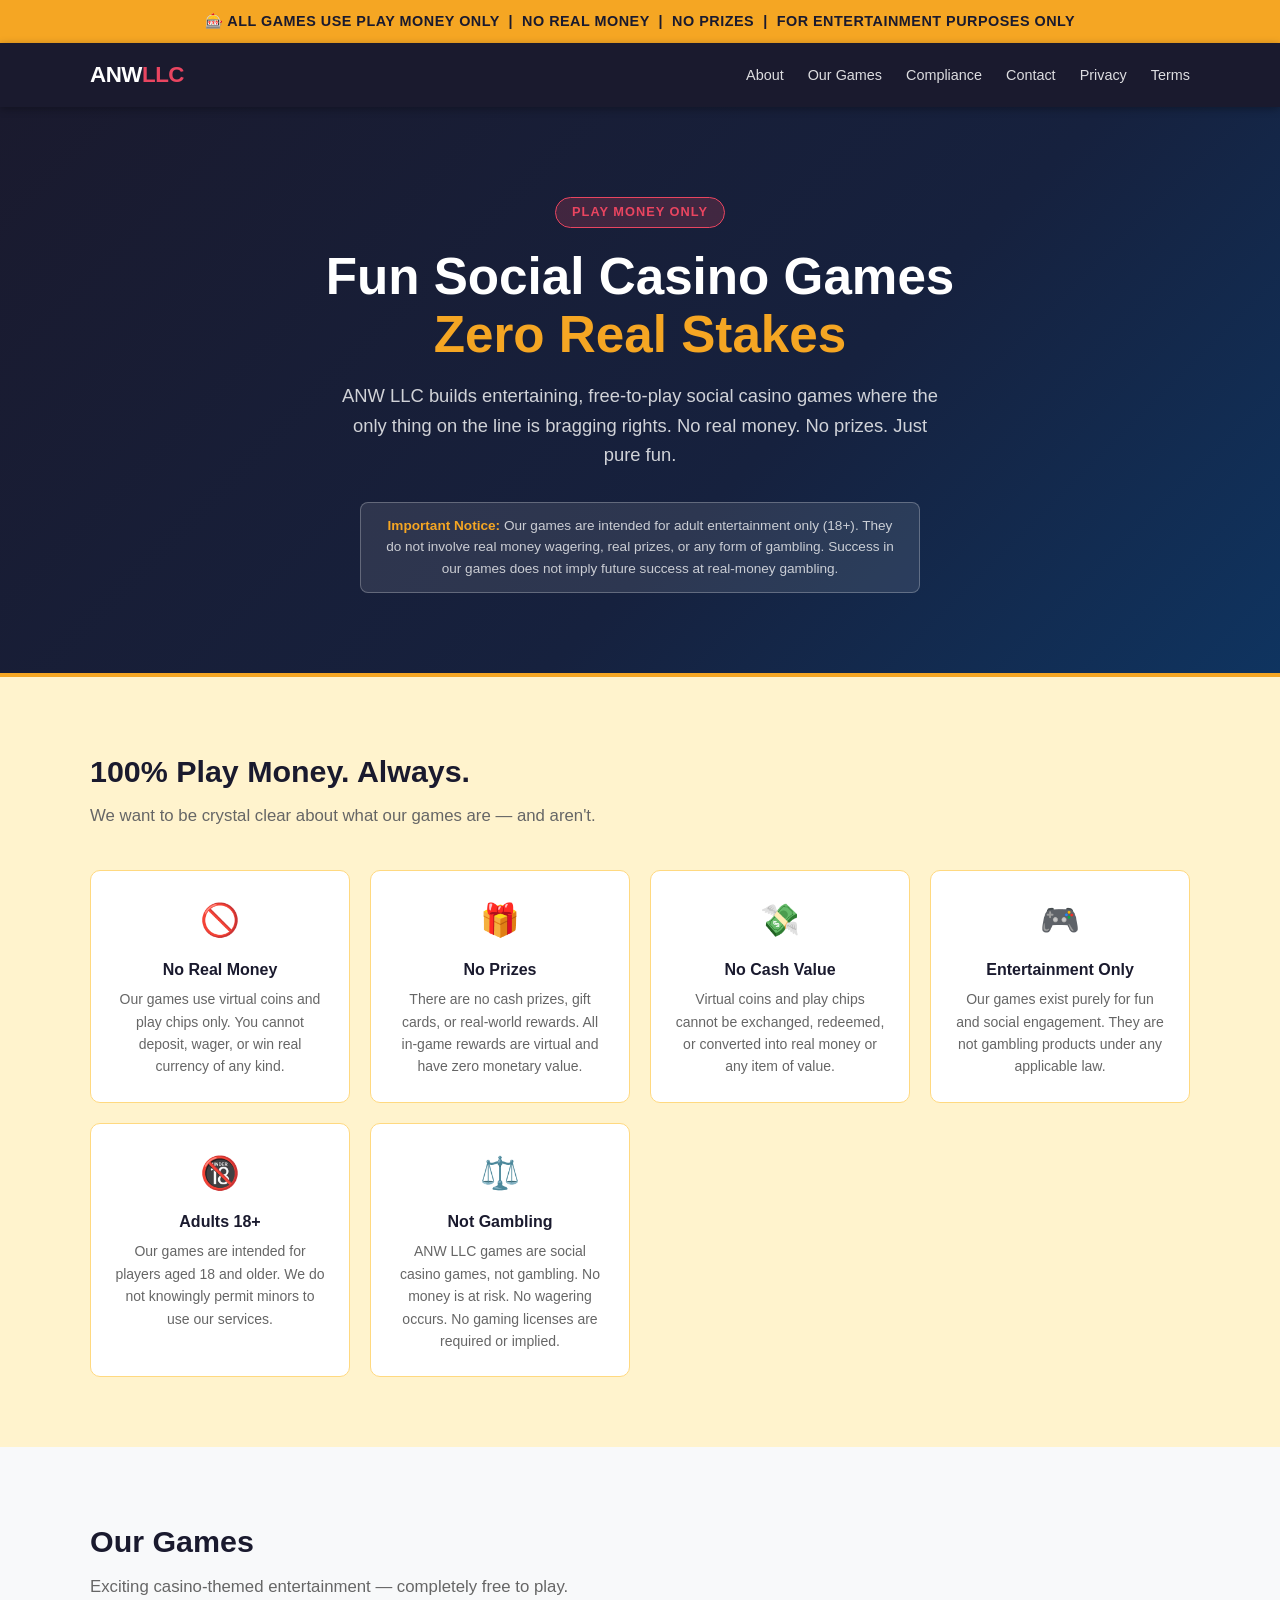
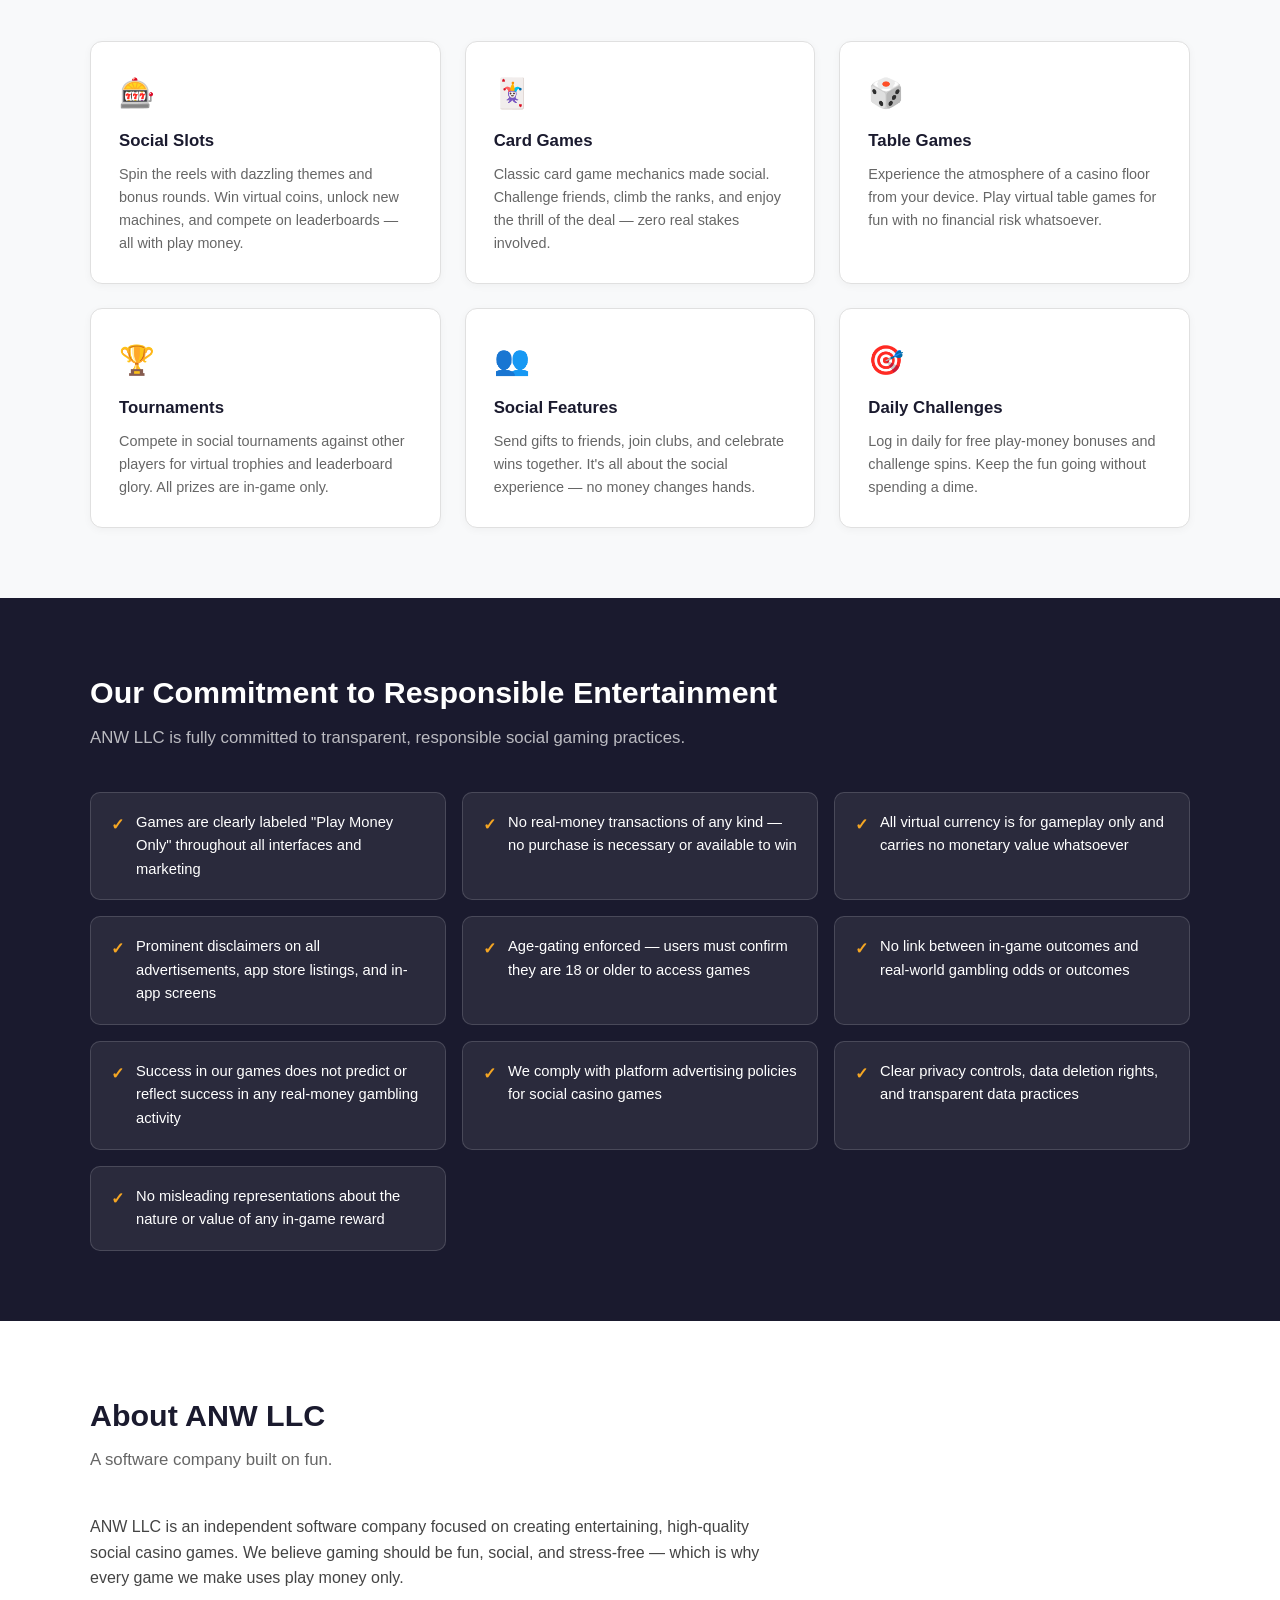
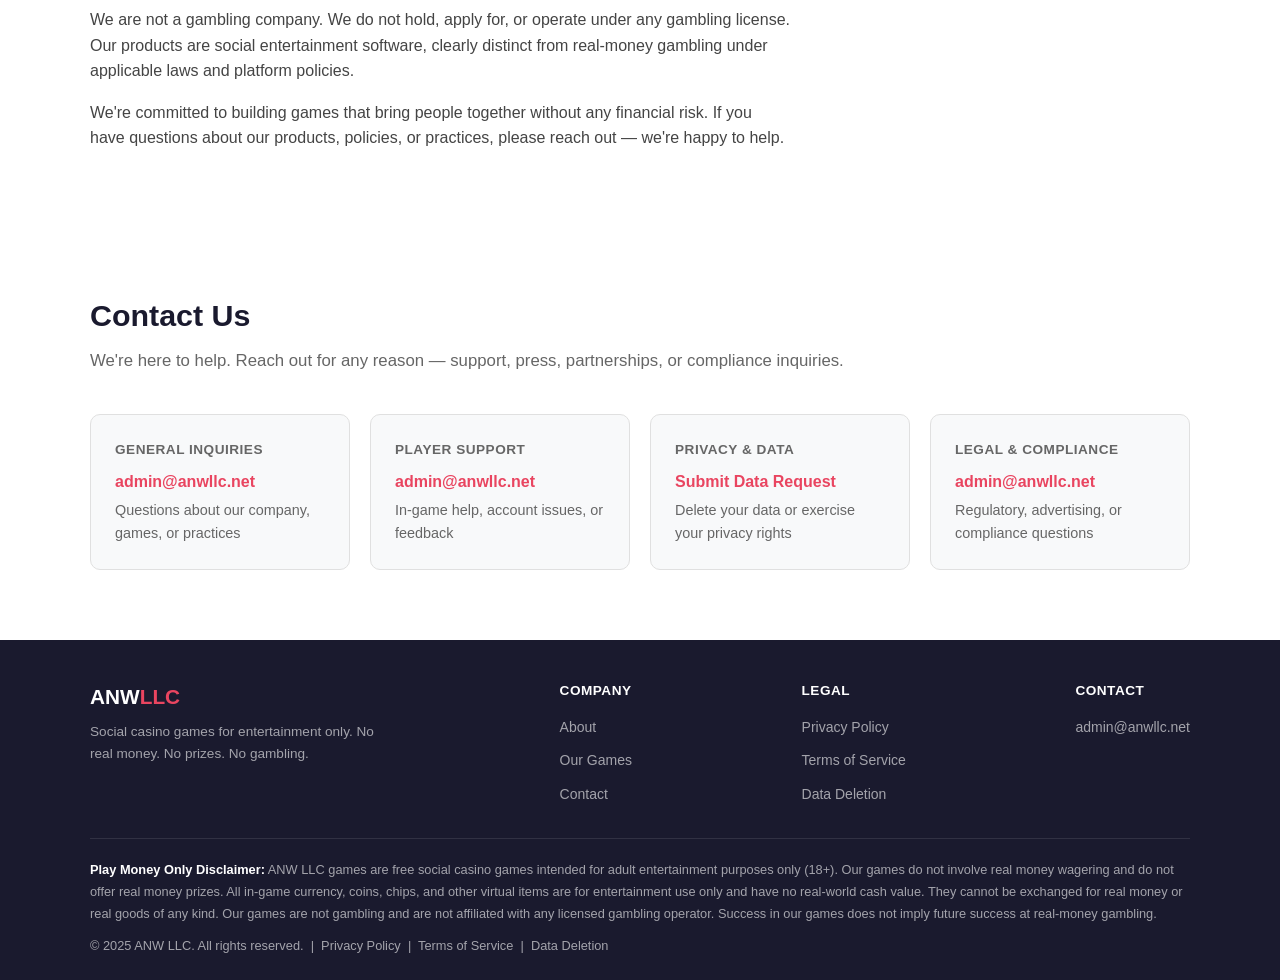
==== index.html @ 9333d985 "Initial website: ANW LLC social casino games site - Home page with play money disclaimers, game feat" ====
<!DOCTYPE html>
<html lang="en">
<head>
  <meta charset="UTF-8" />
  <meta name="viewport" content="width=device-width, initial-scale=1.0" />
  <title>ANW LLC — Social Casino Games for Fun</title>
  <meta name="description" content="ANW LLC makes fun, free social casino-style games. Play money only — no real gambling, no prizes, no cash value. Entertainment for adults 18+." />
  <link rel="stylesheet" href="styles.css" />
</head>
<body>

<div class="play-money-bar">
  🎰 ALL GAMES USE PLAY MONEY ONLY &nbsp;|&nbsp; NO REAL MONEY &nbsp;|&nbsp; NO PRIZES &nbsp;|&nbsp; FOR ENTERTAINMENT PURPOSES ONLY
</div>

<nav>
  <div class="nav-inner">
    <a href="index.html" class="nav-logo">ANW<span>LLC</span></a>
    <ul class="nav-links">
      <li><a href="#about">About</a></li>
      <li><a href="#games">Our Games</a></li>
      <li><a href="#compliance">Compliance</a></li>
      <li><a href="#contact">Contact</a></li>
      <li><a href="privacy-policy.html">Privacy</a></li>
      <li><a href="terms.html">Terms</a></li>
    </ul>
  </div>
</nav>

<!-- HERO -->
<section class="hero">
  <div class="hero-inner">
    <div class="hero-badge">Play Money Only</div>
    <h1>Fun Social Casino Games<br /><em>Zero Real Stakes</em></h1>
    <p>ANW LLC builds entertaining, free-to-play social casino games where the only thing on the line is bragging rights. No real money. No prizes. Just pure fun.</p>
    <div class="hero-disclaimer">
      <strong>Important Notice:</strong> Our games are intended for adult entertainment only (18+). They do not involve real money wagering, real prizes, or any form of gambling. Success in our games does not imply future success at real-money gambling.
    </div>
  </div>
</section>

<!-- PLAY MONEY DISCLAIMER CARDS -->
<section class="disclaimer-section" id="about">
  <div class="section-inner">
    <h2 class="section-title">100% Play Money. Always.</h2>
    <p class="section-sub">We want to be crystal clear about what our games are — and aren't.</p>
    <div class="disclaimer-grid">
      <div class="disclaimer-card">
        <div class="disclaimer-icon">🚫</div>
        <h3>No Real Money</h3>
        <p>Our games use virtual coins and play chips only. You cannot deposit, wager, or win real currency of any kind.</p>
      </div>
      <div class="disclaimer-card">
        <div class="disclaimer-icon">🎁</div>
        <h3>No Prizes</h3>
        <p>There are no cash prizes, gift cards, or real-world rewards. All in-game rewards are virtual and have zero monetary value.</p>
      </div>
      <div class="disclaimer-card">
        <div class="disclaimer-icon">💸</div>
        <h3>No Cash Value</h3>
        <p>Virtual coins and play chips cannot be exchanged, redeemed, or converted into real money or any item of value.</p>
      </div>
      <div class="disclaimer-card">
        <div class="disclaimer-icon">🎮</div>
        <h3>Entertainment Only</h3>
        <p>Our games exist purely for fun and social engagement. They are not gambling products under any applicable law.</p>
      </div>
      <div class="disclaimer-card">
        <div class="disclaimer-icon">🔞</div>
        <h3>Adults 18+</h3>
        <p>Our games are intended for players aged 18 and older. We do not knowingly permit minors to use our services.</p>
      </div>
      <div class="disclaimer-card">
        <div class="disclaimer-icon">⚖️</div>
        <h3>Not Gambling</h3>
        <p>ANW LLC games are social casino games, not gambling. No money is at risk. No wagering occurs. No gaming licenses are required or implied.</p>
      </div>
    </div>
  </div>
</section>

<!-- OUR GAMES -->
<section class="features-section" id="games">
  <div class="section-inner">
    <h2 class="section-title">Our Games</h2>
    <p class="section-sub">Exciting casino-themed entertainment — completely free to play.</p>
    <div class="features-grid">
      <div class="feature-card">
        <div class="feature-icon">🎰</div>
        <h3>Social Slots</h3>
        <p>Spin the reels with dazzling themes and bonus rounds. Win virtual coins, unlock new machines, and compete on leaderboards — all with play money.</p>
      </div>
      <div class="feature-card">
        <div class="feature-icon">🃏</div>
        <h3>Card Games</h3>
        <p>Classic card game mechanics made social. Challenge friends, climb the ranks, and enjoy the thrill of the deal — zero real stakes involved.</p>
      </div>
      <div class="feature-card">
        <div class="feature-icon">🎲</div>
        <h3>Table Games</h3>
        <p>Experience the atmosphere of a casino floor from your device. Play virtual table games for fun with no financial risk whatsoever.</p>
      </div>
      <div class="feature-card">
        <div class="feature-icon">🏆</div>
        <h3>Tournaments</h3>
        <p>Compete in social tournaments against other players for virtual trophies and leaderboard glory. All prizes are in-game only.</p>
      </div>
      <div class="feature-card">
        <div class="feature-icon">👥</div>
        <h3>Social Features</h3>
        <p>Send gifts to friends, join clubs, and celebrate wins together. It's all about the social experience — no money changes hands.</p>
      </div>
      <div class="feature-card">
        <div class="feature-icon">🎯</div>
        <h3>Daily Challenges</h3>
        <p>Log in daily for free play-money bonuses and challenge spins. Keep the fun going without spending a dime.</p>
      </div>
    </div>
  </div>
</section>

<!-- ADVERTISING COMPLIANCE -->
<section class="compliance-section" id="compliance">
  <div class="section-inner">
    <h2 class="section-title">Our Commitment to Responsible Entertainment</h2>
    <p class="section-sub">ANW LLC is fully committed to transparent, responsible social gaming practices.</p>
    <ul class="compliance-list">
      <li>Games are clearly labeled "Play Money Only" throughout all interfaces and marketing</li>
      <li>No real-money transactions of any kind — no purchase is necessary or available to win</li>
      <li>All virtual currency is for gameplay only and carries no monetary value whatsoever</li>
      <li>Prominent disclaimers on all advertisements, app store listings, and in-app screens</li>
      <li>Age-gating enforced — users must confirm they are 18 or older to access games</li>
      <li>No link between in-game outcomes and real-world gambling odds or outcomes</li>
      <li>Success in our games does not predict or reflect success in any real-money gambling activity</li>
      <li>We comply with platform advertising policies for social casino games</li>
      <li>Clear privacy controls, data deletion rights, and transparent data practices</li>
      <li>No misleading representations about the nature or value of any in-game reward</li>
    </ul>
  </div>
</section>

<!-- ABOUT THE COMPANY -->
<section style="background:#fff; padding: 70px 24px;">
  <div class="section-inner">
    <h2 class="section-title">About ANW LLC</h2>
    <p class="section-sub">A software company built on fun.</p>
    <div style="max-width:700px;">
      <p style="font-size:1rem; color:#444; margin-bottom:16px;">ANW LLC is an independent software company focused on creating entertaining, high-quality social casino games. We believe gaming should be fun, social, and stress-free — which is why every game we make uses play money only.</p>
      <p style="font-size:1rem; color:#444; margin-bottom:16px;">We are not a gambling company. We do not hold, apply for, or operate under any gambling license. Our products are social entertainment software, clearly distinct from real-money gambling under applicable laws and platform policies.</p>
      <p style="font-size:1rem; color:#444;">We're committed to building games that bring people together without any financial risk. If you have questions about our products, policies, or practices, please reach out — we're happy to help.</p>
    </div>
  </div>
</section>

<!-- CONTACT -->
<section class="contact-section" id="contact">
  <div class="section-inner">
    <h2 class="section-title">Contact Us</h2>
    <p class="section-sub">We're here to help. Reach out for any reason — support, press, partnerships, or compliance inquiries.</p>
    <div class="contact-grid">
      <div class="contact-card">
        <h3>General Inquiries</h3>
        <a href="mailto:admin@anwllc.net">admin@anwllc.net</a>
        <p>Questions about our company, games, or practices</p>
      </div>
      <div class="contact-card">
        <h3>Player Support</h3>
        <a href="mailto:admin@anwllc.net">admin@anwllc.net</a>
        <p>In-game help, account issues, or feedback</p>
      </div>
      <div class="contact-card">
        <h3>Privacy &amp; Data</h3>
        <a href="data-deletion.html">Submit Data Request</a>
        <p>Delete your data or exercise your privacy rights</p>
      </div>
      <div class="contact-card">
        <h3>Legal &amp; Compliance</h3>
        <a href="mailto:admin@anwllc.net">admin@anwllc.net</a>
        <p>Regulatory, advertising, or compliance questions</p>
      </div>
    </div>
  </div>
</section>

<!-- FOOTER -->
<footer>
  <div class="footer-inner">
    <div class="footer-top">
      <div class="footer-brand">
        <h2>ANW<span>LLC</span></h2>
        <p>Social casino games for entertainment only. No real money. No prizes. No gambling.</p>
      </div>
      <div class="footer-links">
        <h4>Company</h4>
        <ul>
          <li><a href="#about">About</a></li>
          <li><a href="#games">Our Games</a></li>
          <li><a href="#contact">Contact</a></li>
        </ul>
      </div>
      <div class="footer-links">
        <h4>Legal</h4>
        <ul>
          <li><a href="privacy-policy.html">Privacy Policy</a></li>
          <li><a href="terms.html">Terms of Service</a></li>
          <li><a href="data-deletion.html">Data Deletion</a></li>
        </ul>
      </div>
      <div class="footer-links">
        <h4>Contact</h4>
        <ul>
          <li><a href="mailto:admin@anwllc.net">admin@anwllc.net</a></li>
        </ul>
      </div>
    </div>
    <div class="footer-disclaimer">
      <p><strong style="color:#fff;">Play Money Only Disclaimer:</strong> ANW LLC games are free social casino games intended for adult entertainment purposes only (18+). Our games do not involve real money wagering and do not offer real money prizes. All in-game currency, coins, chips, and other virtual items are for entertainment use only and have no real-world cash value. They cannot be exchanged for real money or real goods of any kind. Our games are not gambling and are not affiliated with any licensed gambling operator. Success in our games does not imply future success at real-money gambling.</p>
      <p style="margin-top:10px;">© 2025 ANW LLC. All rights reserved. &nbsp;|&nbsp; <a href="privacy-policy.html" style="color:rgba(255,255,255,0.6);">Privacy Policy</a> &nbsp;|&nbsp; <a href="terms.html" style="color:rgba(255,255,255,0.6);">Terms of Service</a> &nbsp;|&nbsp; <a href="data-deletion.html" style="color:rgba(255,255,255,0.6);">Data Deletion</a></p>
    </div>
  </div>
</footer>

</body>
</html>
---- styles.css ----
:root {
  --primary: #1a1a2e;
  --accent: #e94560;
  --accent2: #f5a623;
  --light: #f8f9fa;
  --text: #333;
  --muted: #666;
  --border: #e0e0e0;
  --card-bg: #fff;
  --max-w: 1100px;
}

* { box-sizing: border-box; margin: 0; padding: 0; }

body {
  font-family: -apple-system, BlinkMacSystemFont, 'Segoe UI', Roboto, sans-serif;
  color: var(--text);
  background: var(--light);
  line-height: 1.6;
}

a { color: var(--accent); text-decoration: none; }
a:hover { text-decoration: underline; }

/* NAV */
nav {
  background: var(--primary);
  padding: 0 24px;
  position: sticky;
  top: 0;
  z-index: 100;
  box-shadow: 0 2px 8px rgba(0,0,0,0.3);
}
.nav-inner {
  max-width: var(--max-w);
  margin: 0 auto;
  display: flex;
  align-items: center;
  justify-content: space-between;
  height: 64px;
}
.nav-logo {
  color: #fff;
  font-size: 1.4rem;
  font-weight: 800;
  letter-spacing: -0.5px;
  text-decoration: none;
}
.nav-logo span { color: var(--accent); }
.nav-links { display: flex; gap: 24px; list-style: none; }
.nav-links a {
  color: rgba(255,255,255,0.85);
  font-size: 0.9rem;
  font-weight: 500;
  transition: color 0.2s;
}
.nav-links a:hover { color: var(--accent2); text-decoration: none; }

/* PLAY MONEY BANNER */
.play-money-bar {
  background: var(--accent2);
  color: #1a1a2e;
  text-align: center;
  padding: 10px 20px;
  font-weight: 700;
  font-size: 0.9rem;
  letter-spacing: 0.5px;
}

/* HERO */
.hero {
  background: linear-gradient(135deg, #1a1a2e 0%, #16213e 60%, #0f3460 100%);
  color: #fff;
  padding: 90px 24px 80px;
  text-align: center;
}
.hero-inner { max-width: 760px; margin: 0 auto; }
.hero-badge {
  display: inline-block;
  background: rgba(233,69,96,0.2);
  border: 1px solid var(--accent);
  color: var(--accent);
  border-radius: 99px;
  padding: 4px 16px;
  font-size: 0.8rem;
  font-weight: 700;
  letter-spacing: 1px;
  text-transform: uppercase;
  margin-bottom: 20px;
}
.hero h1 {
  font-size: clamp(2rem, 5vw, 3.2rem);
  font-weight: 900;
  line-height: 1.15;
  margin-bottom: 16px;
}
.hero h1 em { color: var(--accent2); font-style: normal; }
.hero p {
  font-size: 1.15rem;
  color: rgba(255,255,255,0.8);
  max-width: 600px;
  margin: 0 auto 32px;
}
.hero-disclaimer {
  display: inline-block;
  background: rgba(255,255,255,0.1);
  border: 1px solid rgba(255,255,255,0.25);
  border-radius: 8px;
  padding: 12px 24px;
  font-size: 0.85rem;
  color: rgba(255,255,255,0.75);
  max-width: 560px;
}
.hero-disclaimer strong { color: var(--accent2); }

/* SECTION */
section { padding: 70px 24px; }
.section-inner { max-width: var(--max-w); margin: 0 auto; }
.section-title {
  font-size: 1.9rem;
  font-weight: 800;
  margin-bottom: 8px;
  color: var(--primary);
}
.section-sub {
  color: var(--muted);
  margin-bottom: 40px;
  font-size: 1.05rem;
}

/* DISCLAIMER BLOCK */
.disclaimer-section { background: #fff3cd; border-top: 4px solid var(--accent2); }
.disclaimer-grid {
  display: grid;
  grid-template-columns: repeat(auto-fit, minmax(220px, 1fr));
  gap: 20px;
  margin-top: 24px;
}
.disclaimer-card {
  background: #fff;
  border-radius: 10px;
  padding: 24px;
  border: 1px solid #ffd980;
  text-align: center;
}
.disclaimer-icon { font-size: 2rem; margin-bottom: 10px; }
.disclaimer-card h3 { font-size: 1rem; font-weight: 700; color: var(--primary); margin-bottom: 6px; }
.disclaimer-card p { font-size: 0.875rem; color: var(--muted); }

/* FEATURES */
.features-section { background: var(--light); }
.features-grid {
  display: grid;
  grid-template-columns: repeat(auto-fit, minmax(280px, 1fr));
  gap: 24px;
}
.feature-card {
  background: var(--card-bg);
  border-radius: 12px;
  padding: 28px;
  border: 1px solid var(--border);
  box-shadow: 0 2px 8px rgba(0,0,0,0.04);
}
.feature-icon { font-size: 1.8rem; margin-bottom: 12px; }
.feature-card h3 { font-size: 1.05rem; font-weight: 700; margin-bottom: 8px; color: var(--primary); }
.feature-card p { font-size: 0.9rem; color: var(--muted); }

/* ADVERTISING COMPLIANCE */
.compliance-section { background: var(--primary); color: #fff; }
.compliance-section .section-title { color: #fff; }
.compliance-section .section-sub { color: rgba(255,255,255,0.7); }
.compliance-list {
  list-style: none;
  display: grid;
  grid-template-columns: repeat(auto-fit, minmax(280px, 1fr));
  gap: 16px;
}
.compliance-list li {
  background: rgba(255,255,255,0.07);
  border: 1px solid rgba(255,255,255,0.15);
  border-radius: 10px;
  padding: 18px 20px;
  font-size: 0.92rem;
  display: flex;
  align-items: flex-start;
  gap: 12px;
}
.compliance-list li::before {
  content: '✓';
  color: var(--accent2);
  font-weight: 900;
  font-size: 1rem;
  flex-shrink: 0;
  margin-top: 1px;
}

/* CONTACT */
.contact-section { background: #fff; }
.contact-grid {
  display: grid;
  grid-template-columns: repeat(auto-fit, minmax(220px, 1fr));
  gap: 20px;
  margin-top: 8px;
}
.contact-card {
  background: var(--light);
  border-radius: 10px;
  padding: 24px;
  border: 1px solid var(--border);
}
.contact-card h3 { font-size: 0.85rem; font-weight: 700; text-transform: uppercase; letter-spacing: 0.5px; color: var(--muted); margin-bottom: 8px; }
.contact-card a { font-size: 1rem; font-weight: 600; color: var(--accent); }
.contact-card p { font-size: 0.9rem; color: var(--muted); margin-top: 4px; }

/* FOOTER */
footer {
  background: var(--primary);
  color: rgba(255,255,255,0.6);
  padding: 40px 24px 24px;
}
.footer-inner {
  max-width: var(--max-w);
  margin: 0 auto;
}
.footer-top {
  display: flex;
  flex-wrap: wrap;
  justify-content: space-between;
  gap: 24px;
  margin-bottom: 32px;
}
.footer-brand h2 { color: #fff; font-size: 1.3rem; font-weight: 800; margin-bottom: 8px; }
.footer-brand h2 span { color: var(--accent); }
.footer-brand p { font-size: 0.85rem; max-width: 300px; }
.footer-links h4 { color: #fff; font-size: 0.85rem; font-weight: 700; margin-bottom: 12px; text-transform: uppercase; letter-spacing: 0.5px; }
.footer-links ul { list-style: none; display: flex; flex-direction: column; gap: 8px; }
.footer-links a { color: rgba(255,255,255,0.6); font-size: 0.875rem; }
.footer-links a:hover { color: var(--accent2); text-decoration: none; }
.footer-disclaimer {
  border-top: 1px solid rgba(255,255,255,0.1);
  padding-top: 20px;
  font-size: 0.8rem;
  line-height: 1.7;
}
.footer-disclaimer p + p { margin-top: 8px; }

/* PAGE HEADER (inner pages) */
.page-header {
  background: linear-gradient(135deg, #1a1a2e, #0f3460);
  color: #fff;
  padding: 60px 24px 50px;
}
.page-header-inner { max-width: var(--max-w); margin: 0 auto; }
.page-header h1 { font-size: 2.2rem; font-weight: 900; margin-bottom: 10px; }
.page-header p { color: rgba(255,255,255,0.75); font-size: 1rem; }

/* CONTENT PAGE */
.content-page { background: #fff; padding: 60px 24px; }
.content-page .content-inner { max-width: 820px; margin: 0 auto; }
.content-page h2 { font-size: 1.35rem; font-weight: 800; color: var(--primary); margin: 36px 0 10px; }
.content-page h3 { font-size: 1.05rem; font-weight: 700; color: var(--primary); margin: 24px 0 8px; }
.content-page p { font-size: 0.95rem; color: var(--text); margin-bottom: 14px; }
.content-page ul { margin: 0 0 14px 20px; }
.content-page ul li { font-size: 0.95rem; color: var(--text); margin-bottom: 6px; }
.content-page .updated { font-size: 0.85rem; color: var(--muted); margin-bottom: 32px; }

/* DATA DELETION FORM */
.deletion-form {
  background: var(--light);
  border: 1px solid var(--border);
  border-radius: 12px;
  padding: 32px;
  margin-top: 24px;
  max-width: 560px;
}
.form-group { margin-bottom: 20px; }
.form-group label { display: block; font-weight: 600; font-size: 0.9rem; margin-bottom: 6px; color: var(--primary); }
.form-group input, .form-group select, .form-group textarea {
  width: 100%;
  padding: 10px 14px;
  border: 1px solid var(--border);
  border-radius: 8px;
  font-size: 0.95rem;
  font-family: inherit;
  color: var(--text);
  background: #fff;
}
.form-group textarea { resize: vertical; min-height: 100px; }
.btn {
  display: inline-block;
  background: var(--accent);
  color: #fff;
  padding: 12px 28px;
  border-radius: 8px;
  border: none;
  font-weight: 700;
  font-size: 0.95rem;
  cursor: pointer;
  font-family: inherit;
  transition: background 0.2s;
}
.btn:hover { background: #c73652; text-decoration: none; }

@media (max-width: 600px) {
  .nav-links { display: none; }
  .hero h1 { font-size: 1.8rem; }
  .footer-top { flex-direction: column; }
}
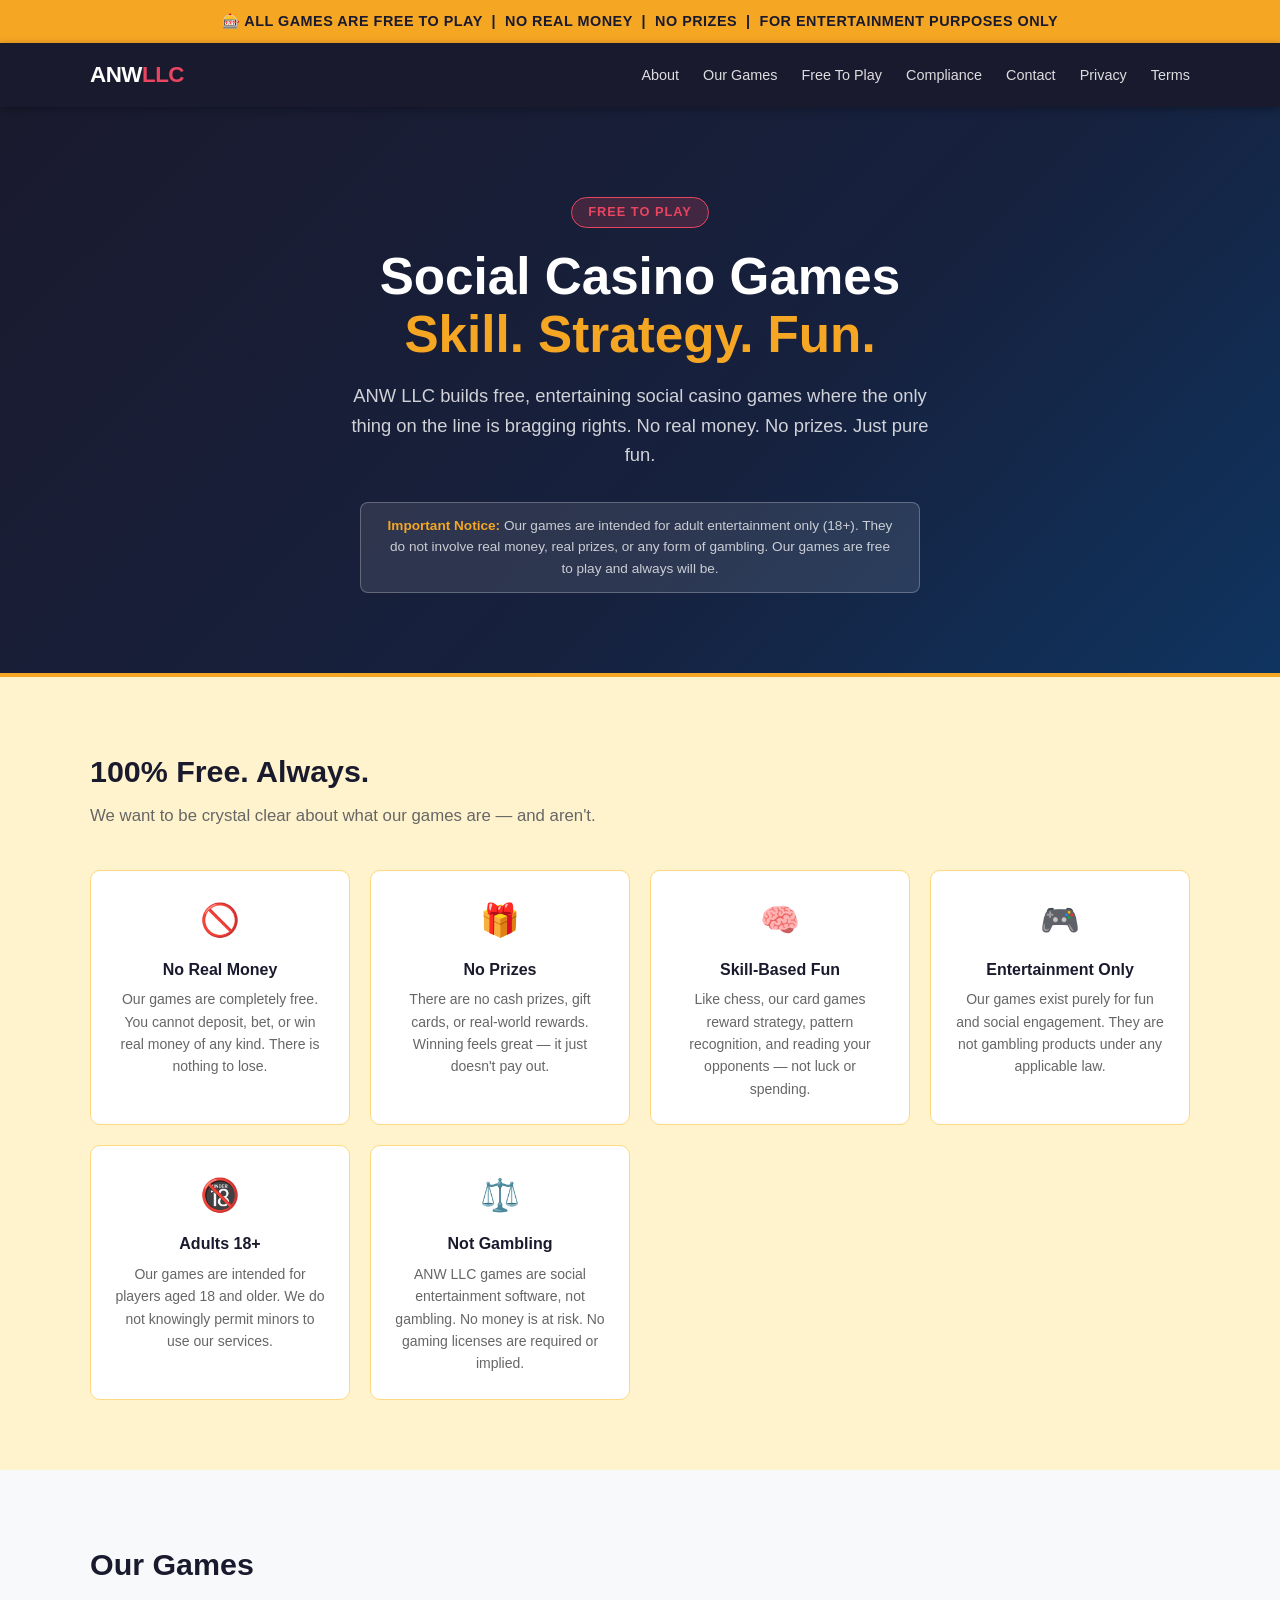
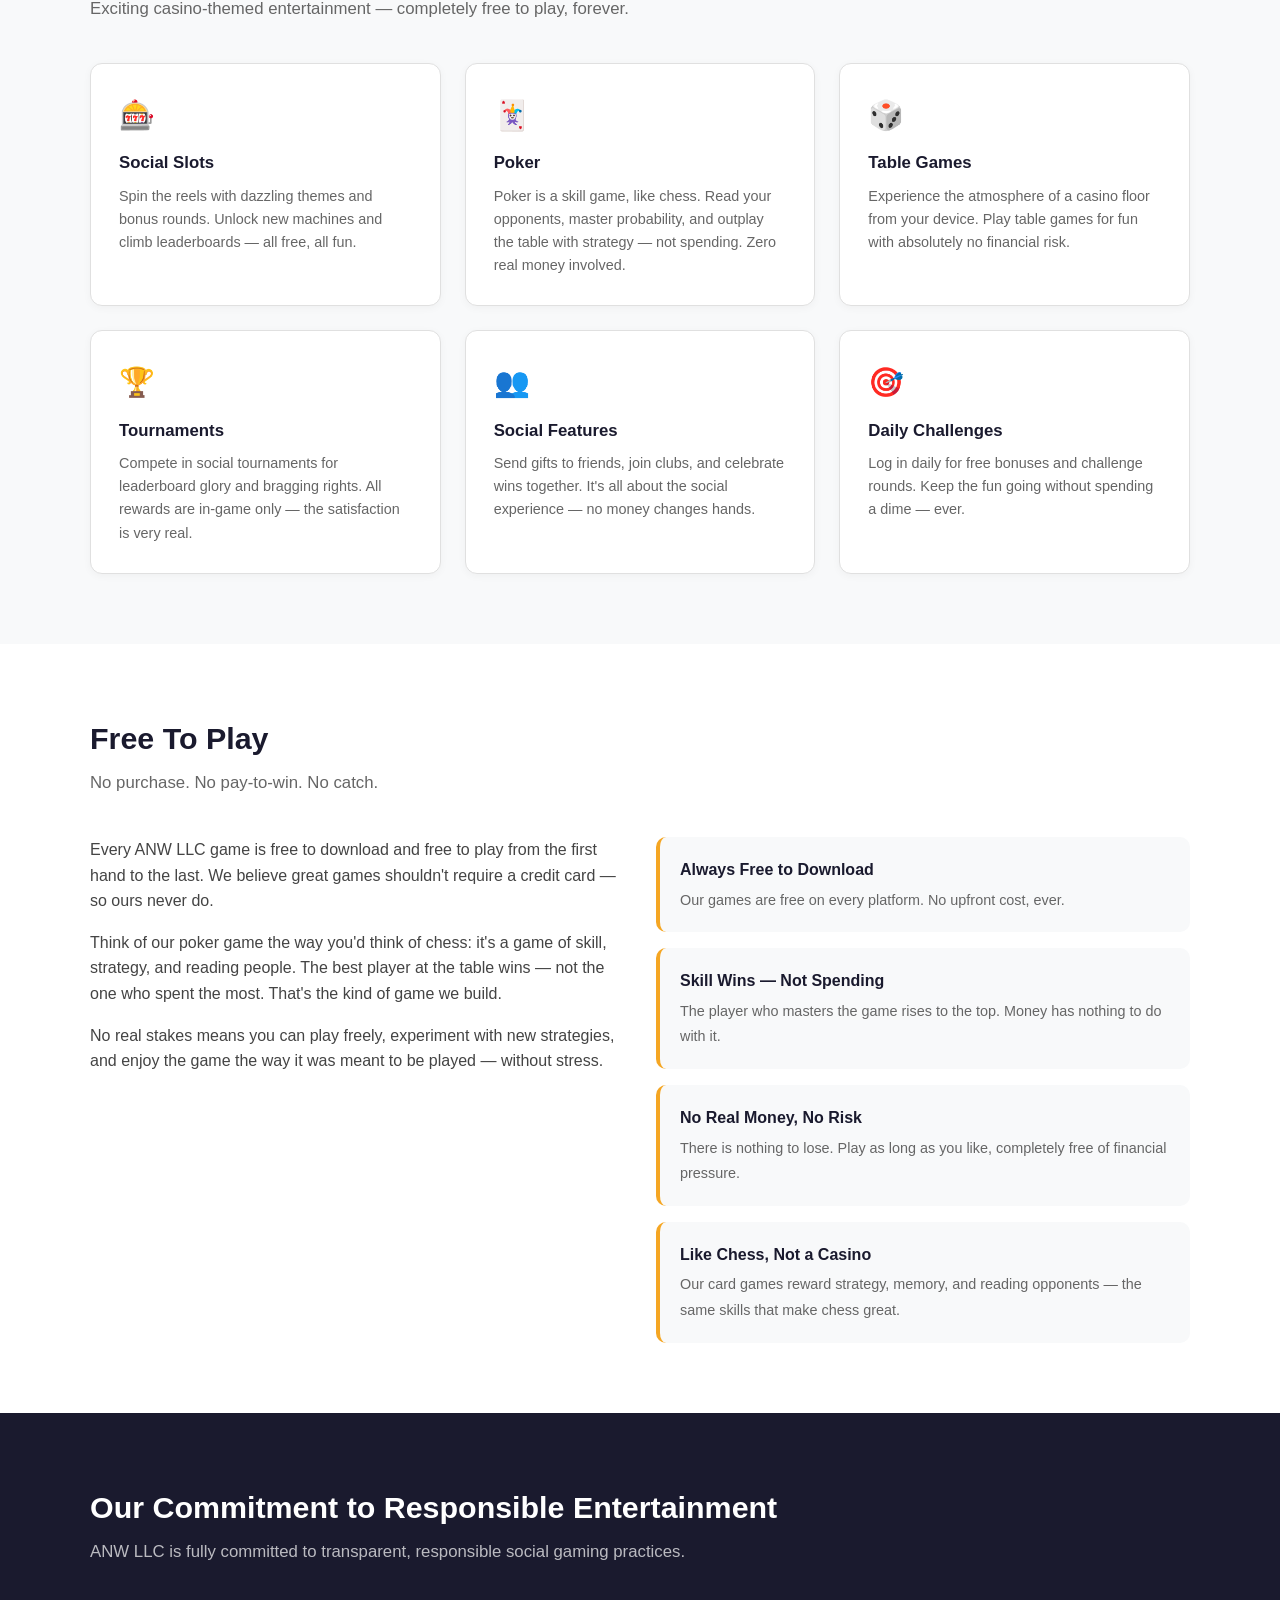
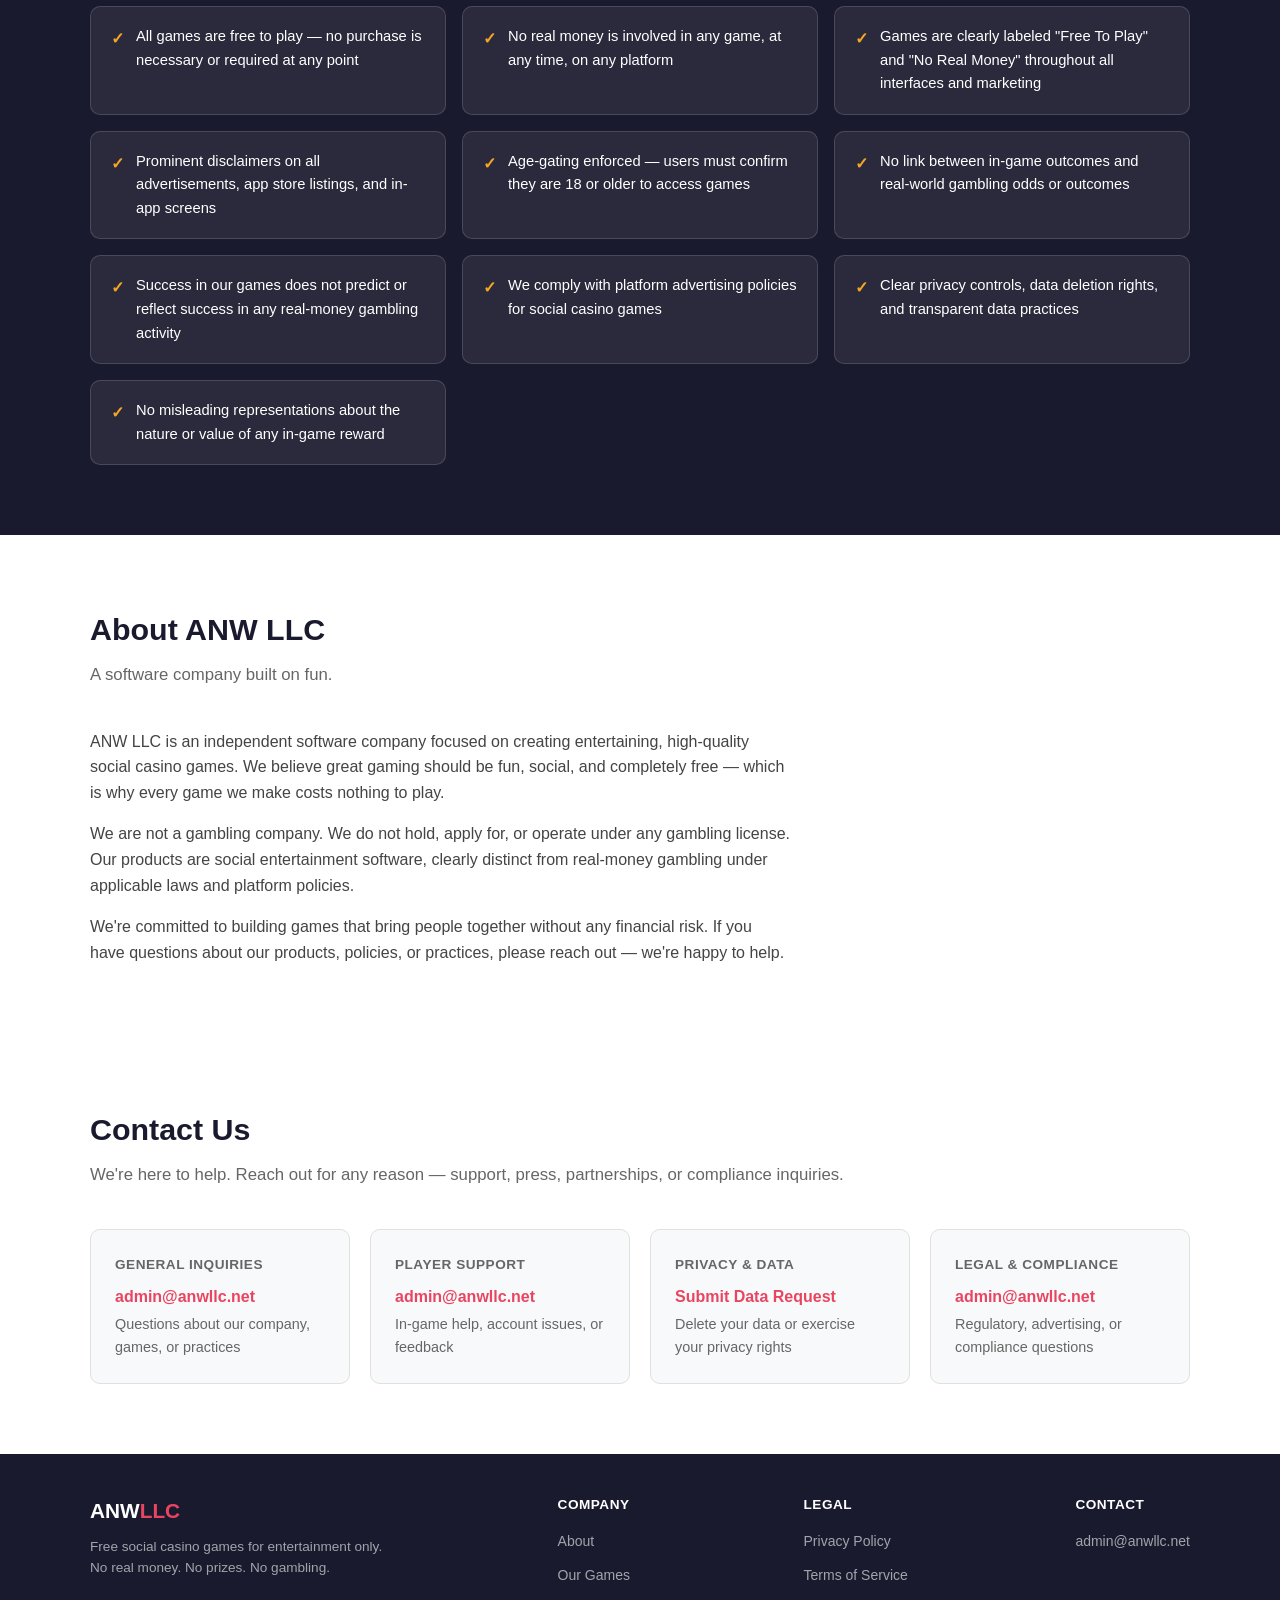
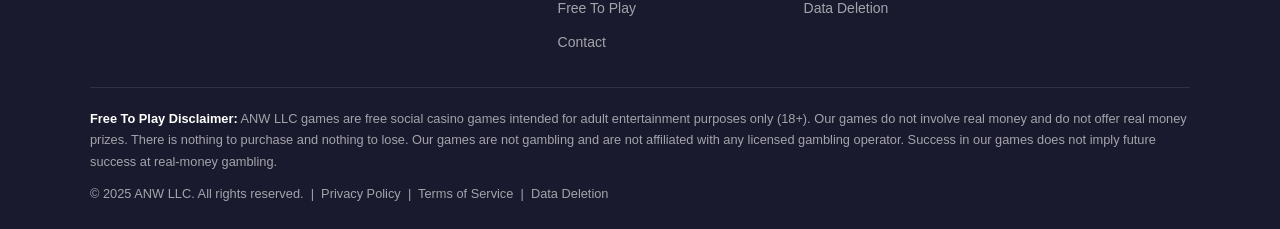
==== commit 7222400f: "Remove coin/chip language, add Free To Play section, poker as skill game Co-Authored-By: Claude Sonn" ====
--- a/index.html
+++ b/index.html
@@ -3,14 +3,14 @@
 <head>
   <meta charset="UTF-8" />
   <meta name="viewport" content="width=device-width, initial-scale=1.0" />
-  <title>ANW LLC — Social Casino Games for Fun</title>
-  <meta name="description" content="ANW LLC makes fun, free social casino-style games. Play money only — no real gambling, no prizes, no cash value. Entertainment for adults 18+." />
+  <title>ANW LLC — Free Social Casino Games</title>
+  <meta name="description" content="ANW LLC makes free social casino-style games. No real money, no prizes, no gambling. Skill-based card games and social entertainment for adults 18+." />
   <link rel="stylesheet" href="styles.css" />
 </head>
 <body>
 
 <div class="play-money-bar">
-  🎰 ALL GAMES USE PLAY MONEY ONLY &nbsp;|&nbsp; NO REAL MONEY &nbsp;|&nbsp; NO PRIZES &nbsp;|&nbsp; FOR ENTERTAINMENT PURPOSES ONLY
+  🎰 ALL GAMES ARE FREE TO PLAY &nbsp;|&nbsp; NO REAL MONEY &nbsp;|&nbsp; NO PRIZES &nbsp;|&nbsp; FOR ENTERTAINMENT PURPOSES ONLY
 </div>
 
 <nav>
@@ -19,6 +19,7 @@
     <ul class="nav-links">
       <li><a href="#about">About</a></li>
       <li><a href="#games">Our Games</a></li>
+      <li><a href="#free-to-play">Free To Play</a></li>
       <li><a href="#compliance">Compliance</a></li>
       <li><a href="#contact">Contact</a></li>
       <li><a href="privacy-policy.html">Privacy</a></li>
@@ -30,11 +31,11 @@
 <!-- HERO -->
 <section class="hero">
   <div class="hero-inner">
-    <div class="hero-badge">Play Money Only</div>
-    <h1>Fun Social Casino Games<br /><em>Zero Real Stakes</em></h1>
-    <p>ANW LLC builds entertaining, free-to-play social casino games where the only thing on the line is bragging rights. No real money. No prizes. Just pure fun.</p>
+    <div class="hero-badge">Free To Play</div>
+    <h1>Social Casino Games<br /><em>Skill. Strategy. Fun.</em></h1>
+    <p>ANW LLC builds free, entertaining social casino games where the only thing on the line is bragging rights. No real money. No prizes. Just pure fun.</p>
     <div class="hero-disclaimer">
-      <strong>Important Notice:</strong> Our games are intended for adult entertainment only (18+). They do not involve real money wagering, real prizes, or any form of gambling. Success in our games does not imply future success at real-money gambling.
+      <strong>Important Notice:</strong> Our games are intended for adult entertainment only (18+). They do not involve real money, real prizes, or any form of gambling. Our games are free to play and always will be.
     </div>
   </div>
 </section>
@@ -42,23 +43,23 @@
 <!-- PLAY MONEY DISCLAIMER CARDS -->
 <section class="disclaimer-section" id="about">
   <div class="section-inner">
-    <h2 class="section-title">100% Play Money. Always.</h2>
+    <h2 class="section-title">100% Free. Always.</h2>
     <p class="section-sub">We want to be crystal clear about what our games are — and aren't.</p>
     <div class="disclaimer-grid">
       <div class="disclaimer-card">
         <div class="disclaimer-icon">🚫</div>
         <h3>No Real Money</h3>
-        <p>Our games use virtual coins and play chips only. You cannot deposit, wager, or win real currency of any kind.</p>
+        <p>Our games are completely free. You cannot deposit, bet, or win real money of any kind. There is nothing to lose.</p>
       </div>
       <div class="disclaimer-card">
         <div class="disclaimer-icon">🎁</div>
         <h3>No Prizes</h3>
-        <p>There are no cash prizes, gift cards, or real-world rewards. All in-game rewards are virtual and have zero monetary value.</p>
-      </div>
-      <div class="disclaimer-card">
-        <div class="disclaimer-icon">💸</div>
-        <h3>No Cash Value</h3>
-        <p>Virtual coins and play chips cannot be exchanged, redeemed, or converted into real money or any item of value.</p>
+        <p>There are no cash prizes, gift cards, or real-world rewards. Winning feels great — it just doesn't pay out.</p>
+      </div>
+      <div class="disclaimer-card">
+        <div class="disclaimer-icon">🧠</div>
+        <h3>Skill-Based Fun</h3>
+        <p>Like chess, our card games reward strategy, pattern recognition, and reading your opponents — not luck or spending.</p>
       </div>
       <div class="disclaimer-card">
         <div class="disclaimer-icon">🎮</div>
@@ -73,7 +74,7 @@
       <div class="disclaimer-card">
         <div class="disclaimer-icon">⚖️</div>
         <h3>Not Gambling</h3>
-        <p>ANW LLC games are social casino games, not gambling. No money is at risk. No wagering occurs. No gaming licenses are required or implied.</p>
+        <p>ANW LLC games are social entertainment software, not gambling. No money is at risk. No gaming licenses are required or implied.</p>
       </div>
     </div>
   </div>
@@ -83,27 +84,27 @@
 <section class="features-section" id="games">
   <div class="section-inner">
     <h2 class="section-title">Our Games</h2>
-    <p class="section-sub">Exciting casino-themed entertainment — completely free to play.</p>
+    <p class="section-sub">Exciting casino-themed entertainment — completely free to play, forever.</p>
     <div class="features-grid">
       <div class="feature-card">
         <div class="feature-icon">🎰</div>
         <h3>Social Slots</h3>
-        <p>Spin the reels with dazzling themes and bonus rounds. Win virtual coins, unlock new machines, and compete on leaderboards — all with play money.</p>
+        <p>Spin the reels with dazzling themes and bonus rounds. Unlock new machines and climb leaderboards — all free, all fun.</p>
       </div>
       <div class="feature-card">
         <div class="feature-icon">🃏</div>
-        <h3>Card Games</h3>
-        <p>Classic card game mechanics made social. Challenge friends, climb the ranks, and enjoy the thrill of the deal — zero real stakes involved.</p>
+        <h3>Poker</h3>
+        <p>Poker is a skill game, like chess. Read your opponents, master probability, and outplay the table with strategy — not spending. Zero real money involved.</p>
       </div>
       <div class="feature-card">
         <div class="feature-icon">🎲</div>
         <h3>Table Games</h3>
-        <p>Experience the atmosphere of a casino floor from your device. Play virtual table games for fun with no financial risk whatsoever.</p>
+        <p>Experience the atmosphere of a casino floor from your device. Play table games for fun with absolutely no financial risk.</p>
       </div>
       <div class="feature-card">
         <div class="feature-icon">🏆</div>
         <h3>Tournaments</h3>
-        <p>Compete in social tournaments against other players for virtual trophies and leaderboard glory. All prizes are in-game only.</p>
+        <p>Compete in social tournaments for leaderboard glory and bragging rights. All rewards are in-game only — the satisfaction is very real.</p>
       </div>
       <div class="feature-card">
         <div class="feature-icon">👥</div>
@@ -113,7 +114,40 @@
       <div class="feature-card">
         <div class="feature-icon">🎯</div>
         <h3>Daily Challenges</h3>
-        <p>Log in daily for free play-money bonuses and challenge spins. Keep the fun going without spending a dime.</p>
+        <p>Log in daily for free bonuses and challenge rounds. Keep the fun going without spending a dime — ever.</p>
+      </div>
+    </div>
+  </div>
+</section>
+
+<!-- FREE TO PLAY -->
+<section style="background:#fff; padding: 70px 24px;" id="free-to-play">
+  <div class="section-inner">
+    <h2 class="section-title">Free To Play</h2>
+    <p class="section-sub">No purchase. No pay-to-win. No catch.</p>
+    <div style="display:grid; grid-template-columns: repeat(auto-fit, minmax(280px, 1fr)); gap: 32px; max-width: var(--max-w); margin-top:8px;">
+      <div>
+        <p style="font-size:1rem; color:#444; margin-bottom:16px;">Every ANW LLC game is free to download and free to play from the first hand to the last. We believe great games shouldn't require a credit card — so ours never do.</p>
+        <p style="font-size:1rem; color:#444; margin-bottom:16px;">Think of our poker game the way you'd think of chess: it's a game of skill, strategy, and reading people. The best player at the table wins — not the one who spent the most. That's the kind of game we build.</p>
+        <p style="font-size:1rem; color:#444;">No real stakes means you can play freely, experiment with new strategies, and enjoy the game the way it was meant to be played — without stress.</p>
+      </div>
+      <div style="display:flex; flex-direction:column; gap:16px;">
+        <div style="background:#f8f9fa; border-radius:10px; padding:20px; border-left:4px solid var(--accent2);">
+          <strong style="display:block; margin-bottom:4px; color:var(--primary);">Always Free to Download</strong>
+          <span style="font-size:0.9rem; color:#666;">Our games are free on every platform. No upfront cost, ever.</span>
+        </div>
+        <div style="background:#f8f9fa; border-radius:10px; padding:20px; border-left:4px solid var(--accent2);">
+          <strong style="display:block; margin-bottom:4px; color:var(--primary);">Skill Wins — Not Spending</strong>
+          <span style="font-size:0.9rem; color:#666;">The player who masters the game rises to the top. Money has nothing to do with it.</span>
+        </div>
+        <div style="background:#f8f9fa; border-radius:10px; padding:20px; border-left:4px solid var(--accent2);">
+          <strong style="display:block; margin-bottom:4px; color:var(--primary);">No Real Money, No Risk</strong>
+          <span style="font-size:0.9rem; color:#666;">There is nothing to lose. Play as long as you like, completely free of financial pressure.</span>
+        </div>
+        <div style="background:#f8f9fa; border-radius:10px; padding:20px; border-left:4px solid var(--accent2);">
+          <strong style="display:block; margin-bottom:4px; color:var(--primary);">Like Chess, Not a Casino</strong>
+          <span style="font-size:0.9rem; color:#666;">Our card games reward strategy, memory, and reading opponents — the same skills that make chess great.</span>
+        </div>
       </div>
     </div>
   </div>
@@ -125,9 +159,9 @@
     <h2 class="section-title">Our Commitment to Responsible Entertainment</h2>
     <p class="section-sub">ANW LLC is fully committed to transparent, responsible social gaming practices.</p>
     <ul class="compliance-list">
-      <li>Games are clearly labeled "Play Money Only" throughout all interfaces and marketing</li>
-      <li>No real-money transactions of any kind — no purchase is necessary or available to win</li>
-      <li>All virtual currency is for gameplay only and carries no monetary value whatsoever</li>
+      <li>All games are free to play — no purchase is necessary or required at any point</li>
+      <li>No real money is involved in any game, at any time, on any platform</li>
+      <li>Games are clearly labeled "Free To Play" and "No Real Money" throughout all interfaces and marketing</li>
       <li>Prominent disclaimers on all advertisements, app store listings, and in-app screens</li>
       <li>Age-gating enforced — users must confirm they are 18 or older to access games</li>
       <li>No link between in-game outcomes and real-world gambling odds or outcomes</li>
@@ -145,7 +179,7 @@
     <h2 class="section-title">About ANW LLC</h2>
     <p class="section-sub">A software company built on fun.</p>
     <div style="max-width:700px;">
-      <p style="font-size:1rem; color:#444; margin-bottom:16px;">ANW LLC is an independent software company focused on creating entertaining, high-quality social casino games. We believe gaming should be fun, social, and stress-free — which is why every game we make uses play money only.</p>
+      <p style="font-size:1rem; color:#444; margin-bottom:16px;">ANW LLC is an independent software company focused on creating entertaining, high-quality social casino games. We believe great gaming should be fun, social, and completely free — which is why every game we make costs nothing to play.</p>
       <p style="font-size:1rem; color:#444; margin-bottom:16px;">We are not a gambling company. We do not hold, apply for, or operate under any gambling license. Our products are social entertainment software, clearly distinct from real-money gambling under applicable laws and platform policies.</p>
       <p style="font-size:1rem; color:#444;">We're committed to building games that bring people together without any financial risk. If you have questions about our products, policies, or practices, please reach out — we're happy to help.</p>
     </div>
@@ -188,13 +222,14 @@
     <div class="footer-top">
       <div class="footer-brand">
         <h2>ANW<span>LLC</span></h2>
-        <p>Social casino games for entertainment only. No real money. No prizes. No gambling.</p>
+        <p>Free social casino games for entertainment only. No real money. No prizes. No gambling.</p>
       </div>
       <div class="footer-links">
         <h4>Company</h4>
         <ul>
           <li><a href="#about">About</a></li>
           <li><a href="#games">Our Games</a></li>
+          <li><a href="#free-to-play">Free To Play</a></li>
           <li><a href="#contact">Contact</a></li>
         </ul>
       </div>
@@ -214,7 +249,7 @@
       </div>
     </div>
     <div class="footer-disclaimer">
-      <p><strong style="color:#fff;">Play Money Only Disclaimer:</strong> ANW LLC games are free social casino games intended for adult entertainment purposes only (18+). Our games do not involve real money wagering and do not offer real money prizes. All in-game currency, coins, chips, and other virtual items are for entertainment use only and have no real-world cash value. They cannot be exchanged for real money or real goods of any kind. Our games are not gambling and are not affiliated with any licensed gambling operator. Success in our games does not imply future success at real-money gambling.</p>
+      <p><strong style="color:#fff;">Free To Play Disclaimer:</strong> ANW LLC games are free social casino games intended for adult entertainment purposes only (18+). Our games do not involve real money and do not offer real money prizes. There is nothing to purchase and nothing to lose. Our games are not gambling and are not affiliated with any licensed gambling operator. Success in our games does not imply future success at real-money gambling.</p>
       <p style="margin-top:10px;">© 2025 ANW LLC. All rights reserved. &nbsp;|&nbsp; <a href="privacy-policy.html" style="color:rgba(255,255,255,0.6);">Privacy Policy</a> &nbsp;|&nbsp; <a href="terms.html" style="color:rgba(255,255,255,0.6);">Terms of Service</a> &nbsp;|&nbsp; <a href="data-deletion.html" style="color:rgba(255,255,255,0.6);">Data Deletion</a></p>
     </div>
   </div>
